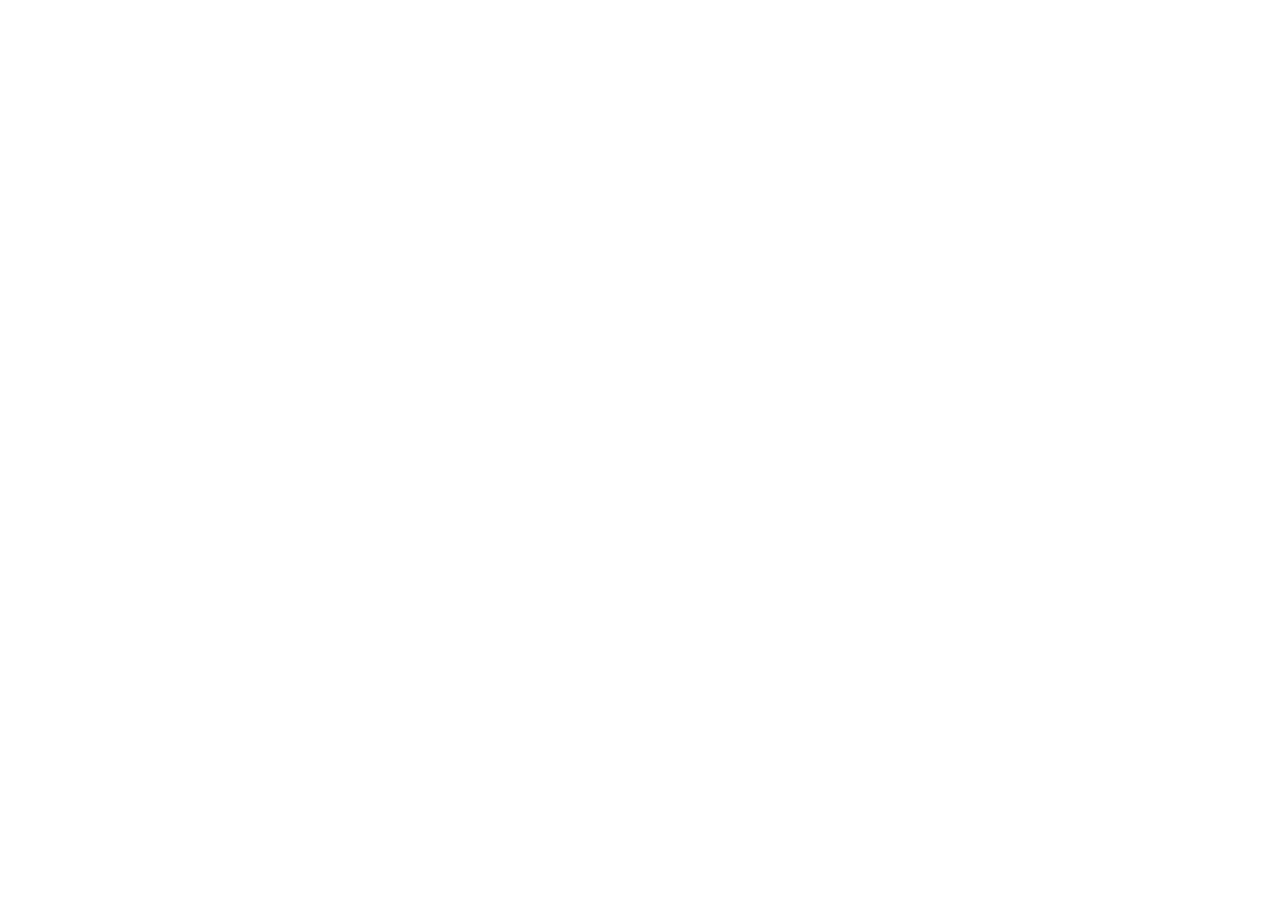
==== frontend/templates/login.html @ 0045a9f3 "update style.css" ====
<!DOCTYPE html>
<html lang="en">
<head>
    <meta charset="UTF-8">
    <meta name="viewport" content="width=device-width, initial-scale=1.0">
    <title>Document</title>
    <link rel="stylesheet" href="/frontend/assets/loginstyle.css">
</head>
<body>
    
</body>
</html>
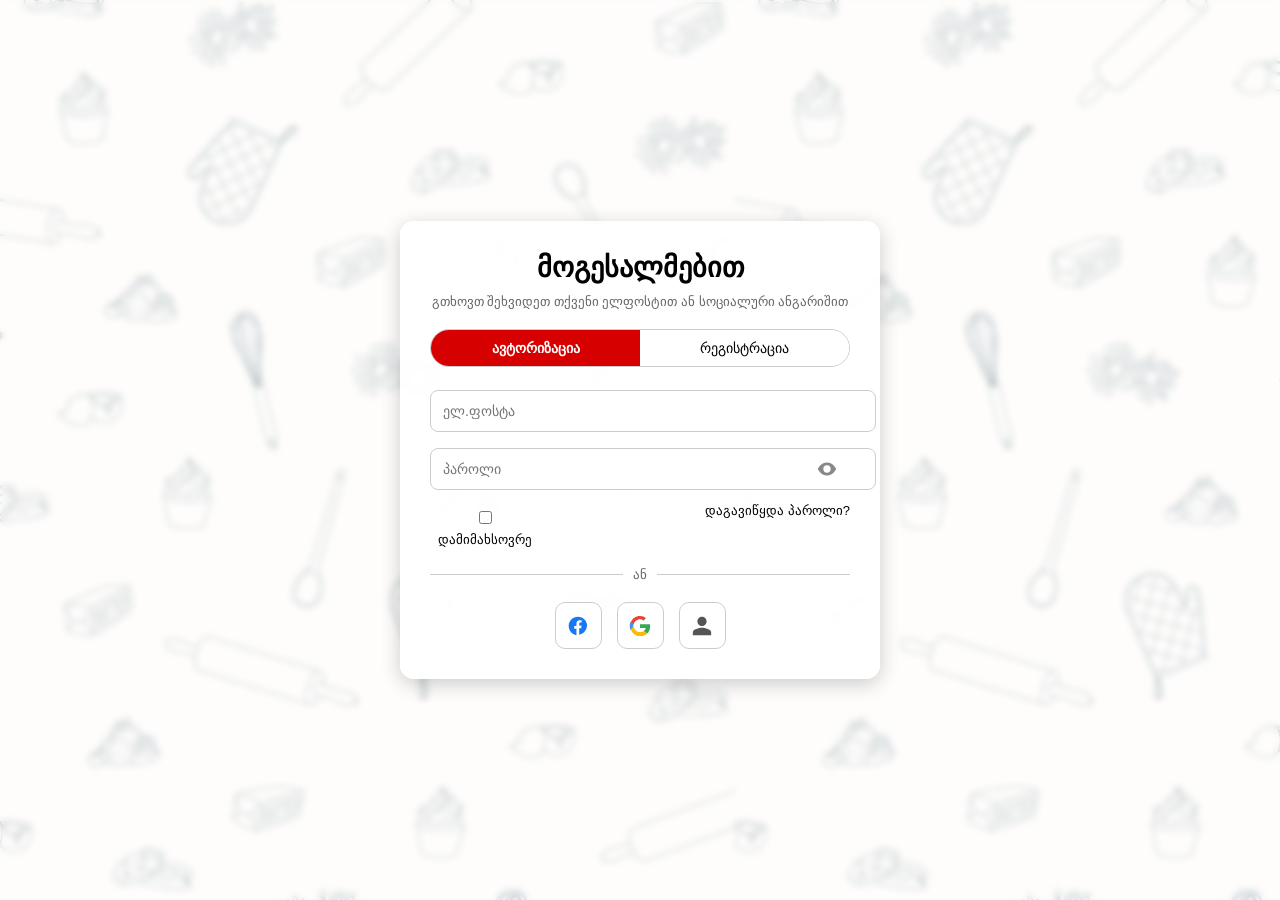
==== commit 781f407b: "implement Recepto homepage and registration interface Implemented the main homepage layout including" ====
--- a/frontend/templates/login.html
+++ b/frontend/templates/login.html
@@ -1,12 +1,71 @@
 <!DOCTYPE html>
-<html lang="en">
+<html lang="ka">
 <head>
     <meta charset="UTF-8">
-    <meta name="viewport" content="width=device-width, initial-scale=1.0">
-    <title>Document</title>
-    <link rel="stylesheet" href="/frontend/assets/loginstyle.css">
+    <title>ავტორიზაცია</title>
+    <link rel="stylesheet" href="../assets/css/login_style.css">
 </head>
 <body>
+
+<div class="container">
+    <h1>მოგესალმებით</h1>
+    <div class="subtitle">
+        გთხოვთ შეხვიდეთ თქვენი ელფოსტით ან სოციალური ანგარიშით
+    </div>
+
+    <div class="tabs">
+    <div class="tab active" id="loginTab">ავტორიზაცია</div>
+    <div class="tab" id="registerTab">რეგისტრაცია</div>
+</div>
+
+<div id="loginForm">
+    <input type="email" placeholder="ელ.ფოსტა">
+
+    <div class="password-field">
+        <input type="password" id="password" placeholder="პაროლი">
+        <span id="togglePassword">
+            <svg id="eyeIcon" width="22" height="22" viewBox="0 0 24 24" fill="#888">
+                <path d="M12 5c-7 0-10 7-10 7s3 7 10 7 10-7 10-7-3-7-10-7zm0 11a4 4 0 1 1 0-8 4 4 0 0 1 0 8z"/>
+            </svg>
+        </span>
+    </div>
+
+    <div class="options">
+        <label><input type="checkbox"> დამიმახსოვრე</label>
+        <span class="forgot">დაგავიწყდა პაროლი?</span>
+    </div>
+
     
+    <div class="divider"><span>ან</span></div>
+
+   <div class="socials">
+    
+    <div class="social">
+        <!-- Facebook -->
+        <svg width="22" height="22" viewBox="0 0 24 24" fill="#1877F2">
+            <path d="M22 12.07C22 6.48 17.52 2 11.93 2S1.86 6.48 1.86 12.07c0 5.02 3.66 9.19 8.44 10.02v-7.1H7.9v-2.92h2.4V9.41c0-2.37 1.41-3.68 3.57-3.68 1.03 0 2.1.18 2.1.18v2.3h-1.18c-1.16 0-1.52.72-1.52 1.46v1.75h2.59l-.41 2.92h-2.18v7.1c4.78-.83 8.44-5 8.44-10.02z"/>
+        </svg>
+    </div>
+
+    <div class="social">
+        <!-- Google -->
+        <svg width="22" height="22" viewBox="0 0 48 48">
+            <path fill="#EA4335" d="M24 9.5c3.54 0 6.02 1.53 7.4 2.82l5.44-5.44C33.6 3.9 29.2 2 24 2 14.64 2 6.7 7.84 3.6 16.22l6.32 4.9C11.6 14.5 17.3 9.5 24 9.5z"/>
+            <path fill="#34A853" d="M46.1 24.5c0-1.64-.14-2.82-.44-4.05H24v7.66h12.44c-.25 2.02-1.6 5.06-4.6 7.1l7.08 5.5C43.9 36.6 46.1 31.1 46.1 24.5z"/>
+            <path fill="#4A90E2" d="M9.9 28.9c-.5-1.5-.78-3.1-.78-4.9s.28-3.4.78-4.9l-6.3-4.9C2.2 17.2 1.5 20.5 1.5 24s.7 6.8 2.1 9.8l6.3-4.9z"/>
+            <path fill="#FBBC05" d="M24 46c6.5 0 12-2.1 16-5.8l-7.1-5.5c-2 1.4-4.7 2.4-8.9 2.4-6.7 0-12.4-5-14.1-11.6l-6.3 4.9C6.7 40.2 14.6 46 24 46z"/>
+        </svg>
+    </div>
+
+    <div class="social">
+        <!-- User -->
+        <svg width="22" height="22" viewBox="0 0 24 24" fill="#555">
+            <path d="M12 12c2.7 0 5-2.3 5-5s-2.3-5-5-5-5 2.3-5 5 2.3 5 5 5zm0 2c-3.3 0-10 1.7-10 5v3h20v-3c0-3.3-6.7-5-10-5z"/>
+        </svg>
+    </div>
+
+</div>
+</div>
+<script src="../assets/javascript/script.js"></script>
 </body>
 </html>
--- a/frontend/assets/css/login_style.css
+++ b/frontend/assets/css/login_style.css
@@ -0,0 +1,178 @@
+body {
+    margin: 0;
+    font-family: Arial, sans-serif;
+
+    background-image: url("../images/bg.png.png");
+    background-repeat: repeat;
+
+    height: 100vh;
+    display: flex;
+    justify-content: center;
+    align-items: center;
+}
+
+/* overlay */
+body::before {
+    content: "";
+    position: fixed;
+    inset: 0;
+    background: rgba(255,255,255,0.6);
+    backdrop-filter: blur(3px);
+    z-index: 0;
+}
+
+/* MAIN BOX */
+.container {
+    position: relative;
+    z-index: 1;
+
+    width: 420px;
+    background: rgba(255,255,255,0.95);
+    border-radius: 14px;
+    padding: 30px;
+    box-shadow: 0 5px 20px rgba(0,0,0,0.2);
+    text-align: center;
+}
+
+/* TITLE */
+h1 {
+    margin: 0;
+    font-size: 28px;
+}
+
+.subtitle {
+    font-size: 13px;
+    color: #666;
+    margin: 10px 0 20px;
+}
+
+/* TABS */
+.tabs {
+    display: flex;
+    border-radius: 25px;
+    overflow: hidden;
+    border: 1px solid #ccc;
+    margin-bottom: 15px;
+}
+
+.tab {
+    flex: 1;
+    padding: 10px;
+    font-size: 14px;
+    cursor: pointer;
+    background: #fff;
+}
+
+.tab.active {
+    background: #d60000;
+    color: #fff;
+    font-weight: bold;
+}
+
+/* INPUTS */
+input {
+    width: 100%;
+    padding: 12px;
+    margin: 8px 0;
+    border-radius: 8px;
+    border: 1px solid #ccc;
+    font-size: 14px;
+    outline: none;
+}
+
+input:focus {
+    border-color: #d60000;
+}
+
+.password-field {
+    position: relative;
+}
+
+.password-field span {
+    position: absolute;
+    right: 12px;
+    top: 50%;
+    transform: translateY(-50%);
+    cursor: pointer;
+    display: flex;
+    align-items: center;
+}
+
+/* OPTIONS */
+.options {
+    display: flex;
+    justify-content: space-between;
+    font-size: 13px;
+    margin-top: 5px;
+}
+
+.forgot {
+    cursor: pointer;
+}
+
+/* BUTTON */
+.btn {
+    width: 100%;
+    padding: 12px;
+    background: #d60000;
+    color: white;
+    border: none;
+    border-radius: 8px;
+    font-size: 16px;
+    cursor: pointer;
+    margin-top: 10px;
+}
+
+.btn:hover {
+    background: #b80000;
+}
+
+/* DIVIDER */
+.divider {
+    display: flex;
+    align-items: center;
+    margin: 20px 0;
+}
+
+.divider::before,
+.divider::after {
+    content: "";
+    flex: 1;
+    height: 1px;
+    background: #ccc;
+}
+
+.divider span {
+    margin: 0 10px;
+    font-size: 13px;
+    color: #666;
+}
+
+/* SOCIAL */
+.socials {
+    display: flex;
+    justify-content: center;
+    gap: 15px;
+}
+
+.social {
+    width: 45px;
+    height: 45px;
+    border-radius: 10px;
+    border: 1px solid #ccc;
+    background: #fff;
+    display: flex;
+    align-items: center;
+    justify-content: center;
+    cursor: pointer;
+    transition: 0.2s;
+}
+
+.social:hover {
+    transform: scale(1.1);
+    box-shadow: 0 3px 10px rgba(0,0,0,0.2);
+}
+#loginForm,
+#registerForm{
+    margin-top: 15px;
+}
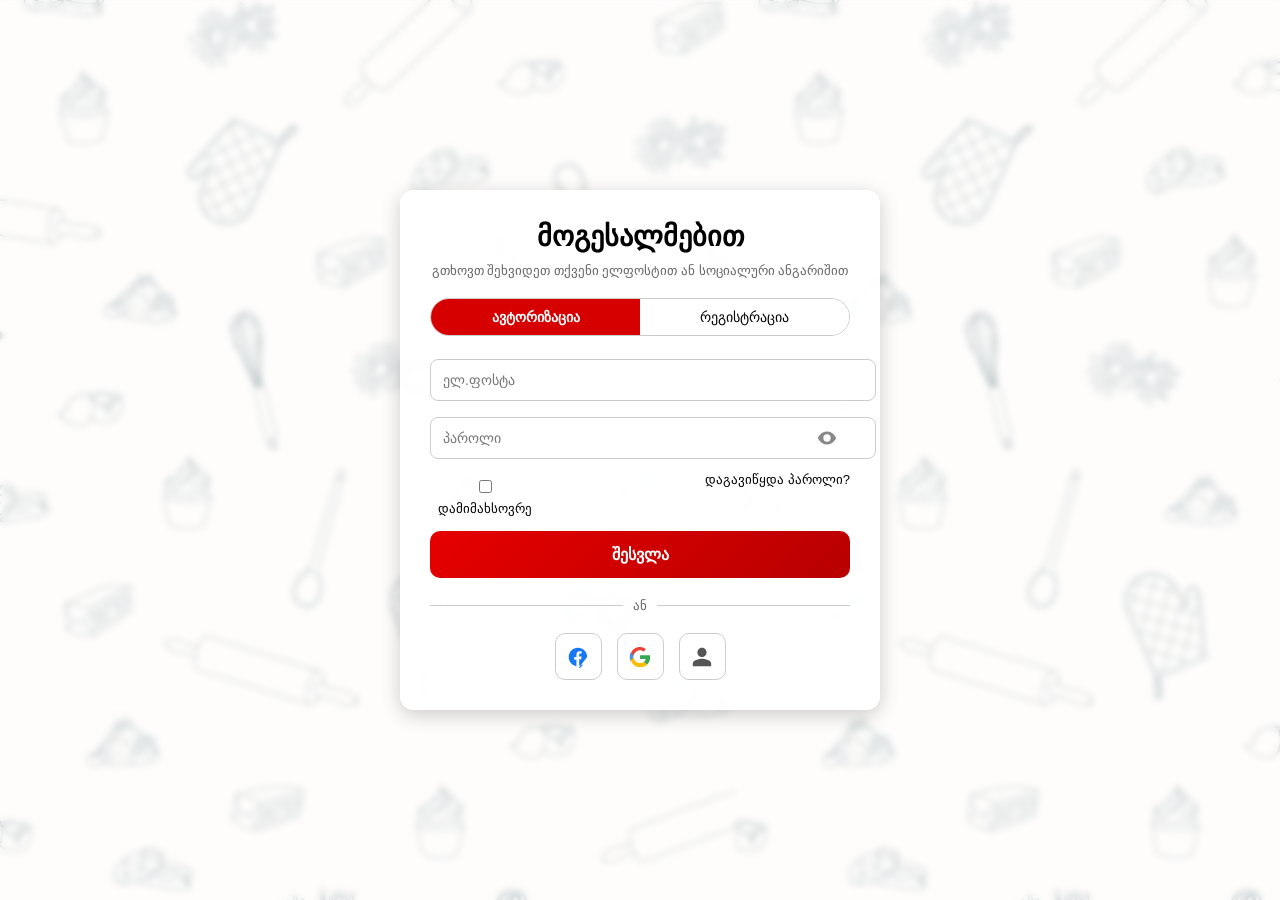
==== commit c9c60d9b: "fix: implement review changes (forms, responsiveness, styles, navigation) - wrapped inputs in forms " ====
--- a/frontend/templates/login.html
+++ b/frontend/templates/login.html
@@ -2,70 +2,100 @@
 <html lang="ka">
 <head>
     <meta charset="UTF-8">
+    <meta name="viewport" content="width=device-width, initial-scale=1.0">
+    <meta name="description" content="ავტორიზაცია Recepto-ზე">
     <title>ავტორიზაცია</title>
+
     <link rel="stylesheet" href="../assets/css/login_style.css">
 </head>
 <body>
 
 <div class="container">
     <h1>მოგესალმებით</h1>
+
     <div class="subtitle">
         გთხოვთ შეხვიდეთ თქვენი ელფოსტით ან სოციალური ანგარიშით
     </div>
 
     <div class="tabs">
-    <div class="tab active" id="loginTab">ავტორიზაცია</div>
-    <div class="tab" id="registerTab">რეგისტრაცია</div>
-</div>
-
-<div id="loginForm">
-    <input type="email" placeholder="ელ.ფოსტა">
-
-    <div class="password-field">
-        <input type="password" id="password" placeholder="პაროლი">
-        <span id="togglePassword">
-            <svg id="eyeIcon" width="22" height="22" viewBox="0 0 24 24" fill="#888">
-                <path d="M12 5c-7 0-10 7-10 7s3 7 10 7 10-7 10-7-3-7-10-7zm0 11a4 4 0 1 1 0-8 4 4 0 0 1 0 8z"/>
-            </svg>
-        </span>
+        <div class="tab active" id="loginTab">ავტორიზაცია</div>
+        <div class="tab" id="registerTab">რეგისტრაცია</div>
     </div>
 
-    <div class="options">
-        <label><input type="checkbox"> დამიმახსოვრე</label>
-        <span class="forgot">დაგავიწყდა პაროლი?</span>
-    </div>
+    <!-- ✅ FORM დამატებულია -->
+    <form id="loginForm">
 
-    
+        <input 
+            type="email" 
+            name="email" 
+            placeholder="ელ.ფოსტა" 
+            required
+        >
+
+        <div class="password-field">
+            <input 
+                type="password" 
+                id="password" 
+                name="password"
+                placeholder="პაროლი" 
+                required
+            >
+
+            <span id="togglePassword">
+                <svg id="eyeIcon" width="22" height="22" viewBox="0 0 24 24" fill="#888">
+                    <path d="M12 5c-7 0-10 7-10 7s3 7 10 7 10-7 10-7-3-7-10-7zm0 11a4 4 0 1 1 0-8 4 4 0 0 1 0 8z"/>
+                </svg>
+            </span>
+        </div>
+
+        <div class="options">
+            <label>
+                <input type="checkbox" name="remember">
+                დამიმახსოვრე
+            </label>
+
+            <span class="forgot">დაგავიწყდა პაროლი?</span>
+        </div>
+
+        <!-- ✅ ღილაკი დაემატა -->
+        <button type="submit" class="btn">
+            შესვლა
+        </button>
+
+    </form>
+
     <div class="divider"><span>ან</span></div>
 
-   <div class="socials">
-    
-    <div class="social">
-        <!-- Facebook -->
-        <svg width="22" height="22" viewBox="0 0 24 24" fill="#1877F2">
-            <path d="M22 12.07C22 6.48 17.52 2 11.93 2S1.86 6.48 1.86 12.07c0 5.02 3.66 9.19 8.44 10.02v-7.1H7.9v-2.92h2.4V9.41c0-2.37 1.41-3.68 3.57-3.68 1.03 0 2.1.18 2.1.18v2.3h-1.18c-1.16 0-1.52.72-1.52 1.46v1.75h2.59l-.41 2.92h-2.18v7.1c4.78-.83 8.44-5 8.44-10.02z"/>
-        </svg>
-    </div>
+    <div class="socials">
 
-    <div class="social">
-        <!-- Google -->
-        <svg width="22" height="22" viewBox="0 0 48 48">
-            <path fill="#EA4335" d="M24 9.5c3.54 0 6.02 1.53 7.4 2.82l5.44-5.44C33.6 3.9 29.2 2 24 2 14.64 2 6.7 7.84 3.6 16.22l6.32 4.9C11.6 14.5 17.3 9.5 24 9.5z"/>
-            <path fill="#34A853" d="M46.1 24.5c0-1.64-.14-2.82-.44-4.05H24v7.66h12.44c-.25 2.02-1.6 5.06-4.6 7.1l7.08 5.5C43.9 36.6 46.1 31.1 46.1 24.5z"/>
-            <path fill="#4A90E2" d="M9.9 28.9c-.5-1.5-.78-3.1-.78-4.9s.28-3.4.78-4.9l-6.3-4.9C2.2 17.2 1.5 20.5 1.5 24s.7 6.8 2.1 9.8l6.3-4.9z"/>
-            <path fill="#FBBC05" d="M24 46c6.5 0 12-2.1 16-5.8l-7.1-5.5c-2 1.4-4.7 2.4-8.9 2.4-6.7 0-12.4-5-14.1-11.6l-6.3 4.9C6.7 40.2 14.6 46 24 46z"/>
-        </svg>
-    </div>
+        <div class="social">
+            <!-- Facebook -->
+            <svg width="22" height="22" viewBox="0 0 24 24" fill="#1877F2">
+                <path d="M22 12.07C22 6.48 17.52 2 11.93 2S1.86 6.48 1.86 12.07c0 5.02 3.66 9.19 8.44 10.02v-7.1H7.9v-2.92h2.4V9.41c0-2.37 1.41-3.68 3.57-3.68 1.03 0 2.1.18 2.1.18v2.3h-1.18c-1.16 0-1.52.72-1.52 1.46v1.75h2.59l-.41 2.92h-2.18v7.1c4.78-.83 8.44-5-5 8.44-10.02z"/>
+            </svg>
+        </div>
 
-    <div class="social">
-        <!-- User -->
-        <svg width="22" height="22" viewBox="0 0 24 24" fill="#555">
-            <path d="M12 12c2.7 0 5-2.3 5-5s-2.3-5-5-5-5 2.3-5 5 2.3 5 5 5zm0 2c-3.3 0-10 1.7-10 5v3h20v-3c0-3.3-6.7-5-10-5z"/>
-        </svg>
+        <div class="social">
+            <!-- Google -->
+            <svg width="22" height="22" viewBox="0 0 48 48">
+                <path fill="#EA4335" d="M24 9.5c3.54 0 6.02 1.53 7.4 2.82l5.44-5.44C33.6 3.9 29.2 2 24 2 14.64 2 6.7 7.84 3.6 16.22l6.32 4.9C11.6 14.5 17.3 9.5 24 9.5z"/>
+                <path fill="#34A853" d="M46.1 24.5c0-1.64-.14-2.82-.44-4.05H24v7.66h12.44c-.25 2.02-1.6 5.06-4.6 7.1l7.08 5.5C43.9 36.6 46.1 31.1 46.1 24.5z"/>
+                <path fill="#4A90E2" d="M9.9 28.9c-.5-1.5-.78-3.1-.78-4.9s.28-3.4.78-4.9l-6.3-4.9C2.2 17.2 1.5 20.5 1.5 24s.7 6.8 2.1 9.8l6.3-4.9z"/>
+                <path fill="#FBBC05" d="M24 46c6.5 0 12-2.1 16-5.8l-7.1-5.5c-2 1.4-4.7 2.4-8.9 2.4-6.7 0-12.4-5-14.1-11.6l-6.3 4.9C6.7 40.2 14.6 46 24 46z"/>
+            </svg>
+        </div>
+
+        <div class="social">
+            <!-- User -->
+            <svg width="22" height="22" viewBox="0 0 24 24" fill="#555">
+                <path d="M12 12c2.7 0 5-2.3 5-5s-2.3-5-5-5-5 2.3-5 5 2.3 5 5 5zm0 2c-3.3 0-10 1.7-10 5v3h20v-3c0-3.3-6.7-5-10-5z"/>
+            </svg>
+        </div>
+
     </div>
 
 </div>
-</div>
+
 <script src="../assets/javascript/script.js"></script>
 </body>
 </html>
--- a/frontend/assets/css/login_style.css
+++ b/frontend/assets/css/login_style.css
@@ -113,14 +113,30 @@
 /* BUTTON */
 .btn {
     width: 100%;
-    padding: 12px;
-    background: #d60000;
-    color: white;
+    padding: 14px;
+    background: linear-gradient(135deg, #e60000, #b80000);
+    color: #fff;
     border: none;
-    border-radius: 8px;
+    border-radius: 10px;
     font-size: 16px;
+    font-weight: 600;
     cursor: pointer;
-    margin-top: 10px;
+    margin-top: 15px;
+
+    transition: all 0.3s ease;
+}
+
+/* hover ეფექტი */
+.btn:hover {
+    background: linear-gradient(135deg, #ff1a1a, #cc0000);
+    transform: translateY(-2px);
+    box-shadow: 0 6px 15px rgba(214, 0, 0, 0.4);
+}
+
+/* click (active) */
+.btn:active {
+    transform: scale(0.98);
+    box-shadow: 0 2px 8px rgba(214, 0, 0, 0.3);
 }
 
 .btn:hover {
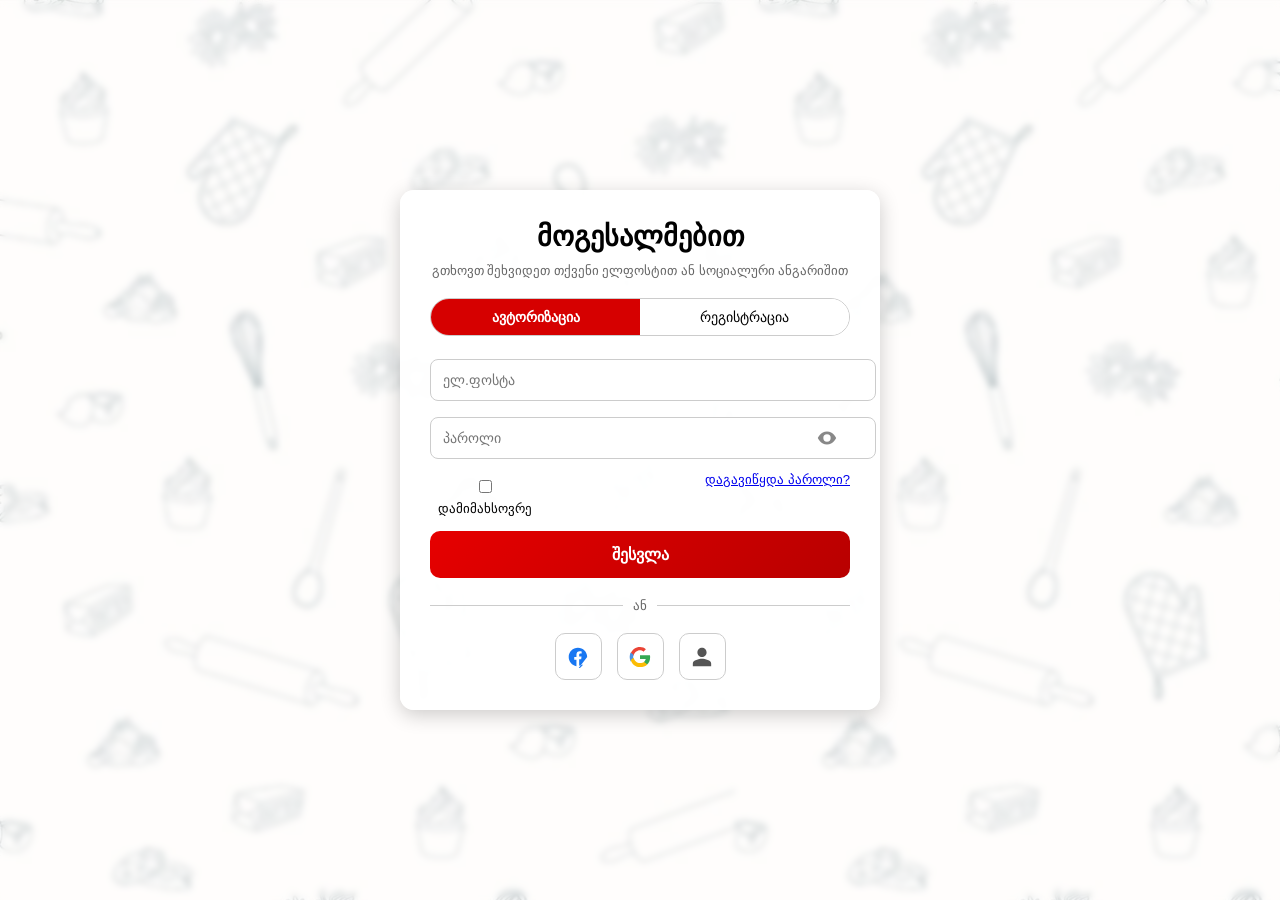
==== commit 04cc32cc: "add password recovery page layout - created forgot password page UI - added responsive white contain" ====
--- a/frontend/templates/login.html
+++ b/frontend/templates/login.html
@@ -54,8 +54,7 @@
                 დამიმახსოვრე
             </label>
 
-            <span class="forgot">დაგავიწყდა პაროლი?</span>
-        </div>
+            <a href="forgot.html" class="forgot">დაგავიწყდა პაროლი?</a> </div>
 
         <!-- ✅ ღილაკი დაემატა -->
         <button type="submit" class="btn">
--- a/frontend/assets/css/login_style.css
+++ b/frontend/assets/css/login_style.css
@@ -191,4 +191,4 @@
 #loginForm,
 #registerForm{
     margin-top: 15px;
-}+}
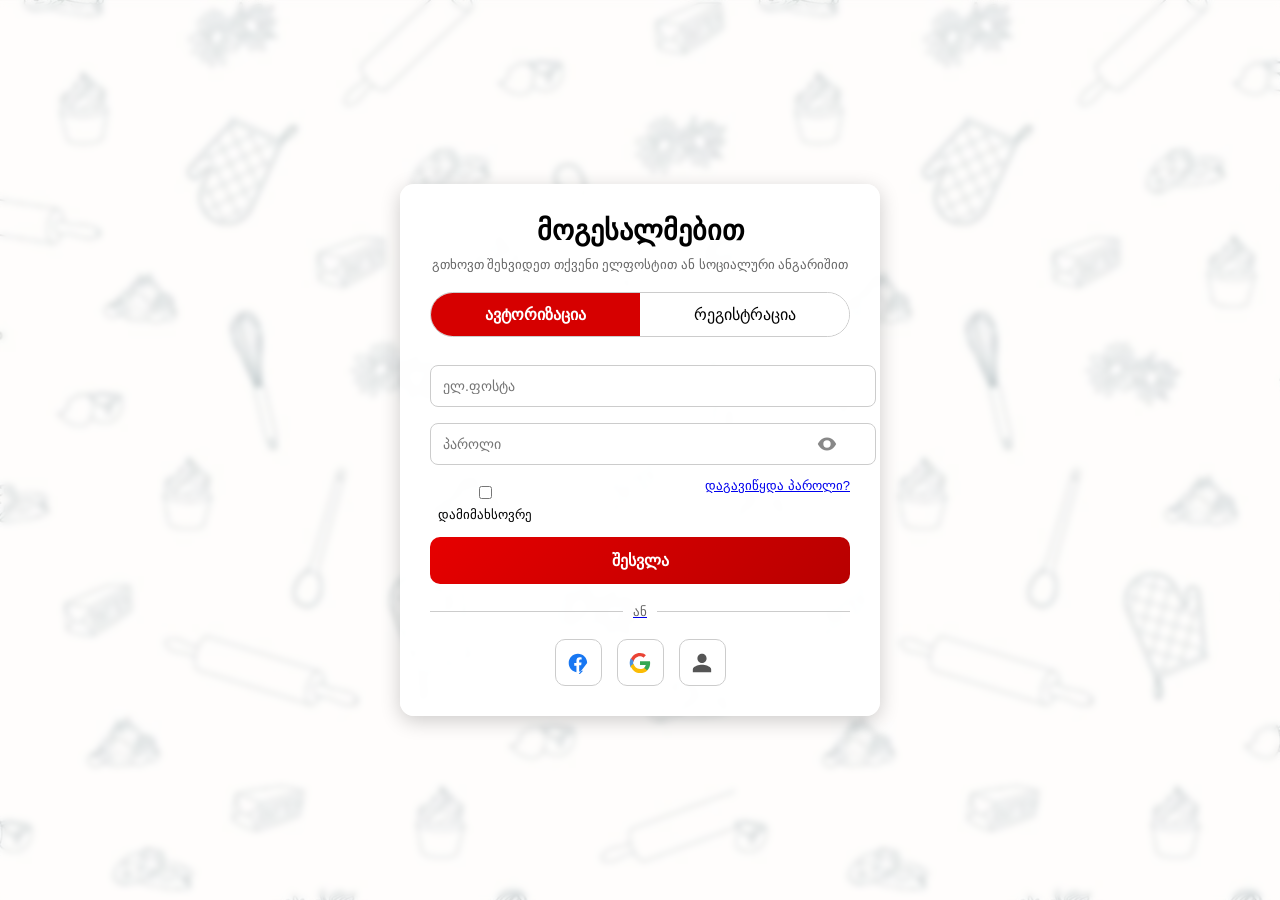
==== commit 2eaad9f1: "WIP: login/register UI added, registration tab still has issues" ====
--- a/frontend/templates/login.html
+++ b/frontend/templates/login.html
@@ -54,7 +54,8 @@
                 დამიმახსოვრე
             </label>
 
-            <a href="forgot.html" class="forgot">დაგავიწყდა პაროლი?</a> </div>
+            <a href="../templates/forgot.html" class="forgot">დაგავიწყდა პაროლი?</span>
+        </div>
 
         <!-- ✅ ღილაკი დაემატა -->
         <button type="submit" class="btn">
@@ -62,7 +63,23 @@
         </button>
 
     </form>
+<form id="registerForm" style="display:none;">
 
+    <input type="text" placeholder="სახელი" required>
+
+    <input type="text" placeholder="გვარი" required>
+
+    <input type="email" placeholder="ელ.ფოსტა" required>
+
+    <input type="password" placeholder="პაროლი" required>
+
+    <input type="password" placeholder="გაიმეორეთ პაროლი" required>
+
+    <button type="submit" class="btn">
+        რეგისტრაცია
+    </button>
+
+</form> 
     <div class="divider"><span>ან</span></div>
 
     <div class="socials">
--- a/frontend/assets/css/login_style.css
+++ b/frontend/assets/css/login_style.css
@@ -46,27 +46,26 @@
     margin: 10px 0 20px;
 }
 
-/* TABS */
-.tabs {
-    display: flex;
-    border-radius: 25px;
-    overflow: hidden;
-    border: 1px solid #ccc;
-    margin-bottom: 15px;
+.tabs{
+    display:flex;
+    border-radius:25px;
+    overflow:hidden;
+    border:1px solid #ccc;
+    margin-bottom:20px;
 }
 
-.tab {
-    flex: 1;
-    padding: 10px;
-    font-size: 14px;
-    cursor: pointer;
-    background: #fff;
+.tab{
+    flex:1;
+    padding:12px;
+    text-align:center;
+    cursor:pointer;
+    background:white;
 }
 
-.tab.active {
-    background: #d60000;
-    color: #fff;
-    font-weight: bold;
+.tab.active{
+    background:#d60000;
+    color:white;
+    font-weight:bold;
 }
 
 /* INPUTS */
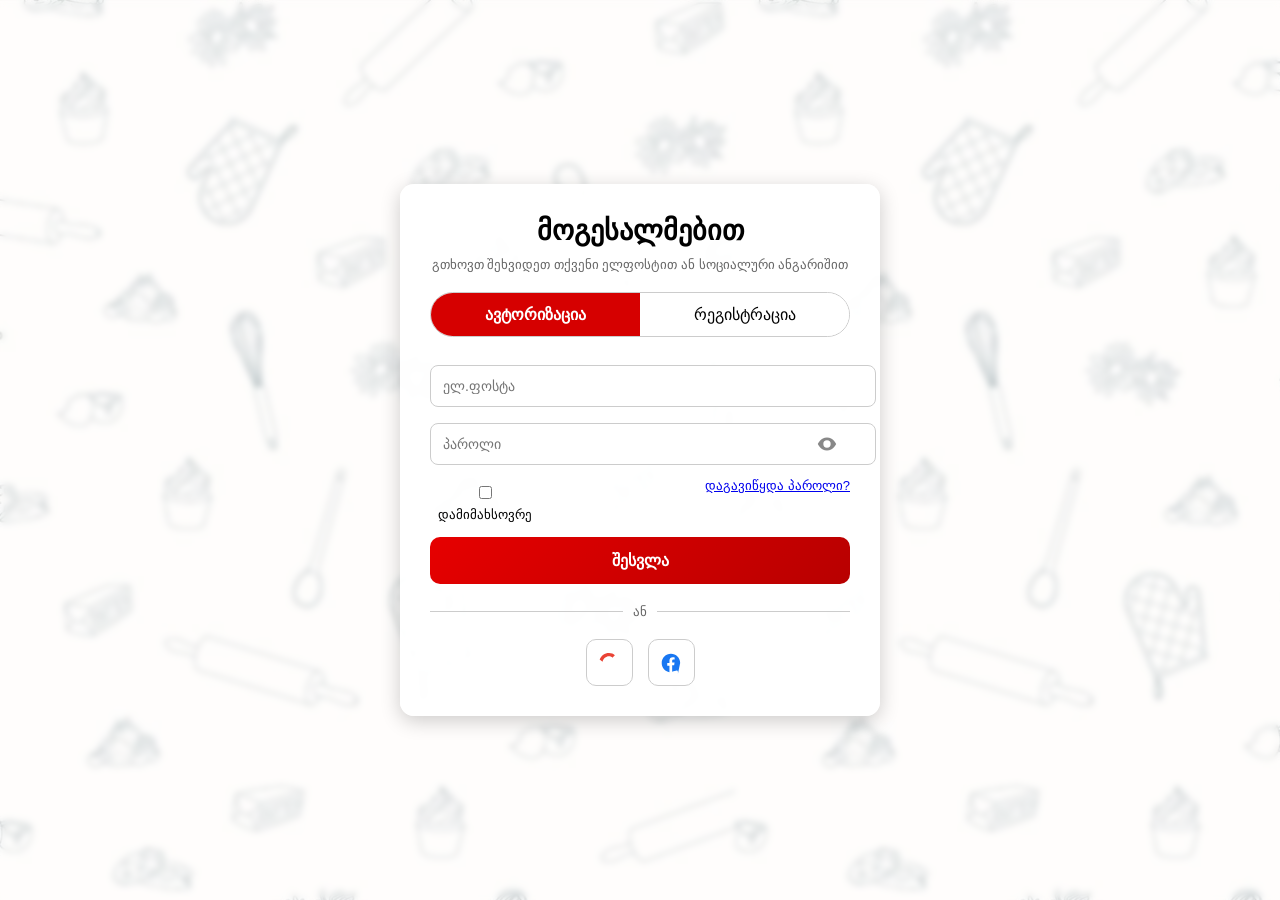
==== commit 29a9c6af: "Add callback.html file and implement JavaScript logic" ====
--- a/frontend/templates/login.html
+++ b/frontend/templates/login.html
@@ -22,24 +22,12 @@
         <div class="tab" id="registerTab">რეგისტრაცია</div>
     </div>
 
-    <!-- ✅ FORM დამატებულია -->
+    <!-- LOGIN -->
     <form id="loginForm">
-
-        <input 
-            type="email" 
-            name="email" 
-            placeholder="ელ.ფოსტა" 
-            required
-        >
+        <input type="email" name="email" placeholder="ელ.ფოსტა" required>
 
         <div class="password-field">
-            <input 
-                type="password" 
-                id="password" 
-                name="password"
-                placeholder="პაროლი" 
-                required
-            >
+            <input type="password" id="password" name="password" placeholder="პაროლი" required>
 
             <span id="togglePassword">
                 <svg id="eyeIcon" width="22" height="22" viewBox="0 0 24 24" fill="#888">
@@ -54,60 +42,39 @@
                 დამიმახსოვრე
             </label>
 
-            <a href="../templates/forgot.html" class="forgot">დაგავიწყდა პაროლი?</span>
+            <a href="../templates/forgot.html" class="forgot">დაგავიწყდა პაროლი?</a>
         </div>
 
-        <!-- ✅ ღილაკი დაემატა -->
-        <button type="submit" class="btn">
-            შესვლა
-        </button>
+        <button type="submit" class="btn">შესვლა</button>
+    </form>
 
+    <!-- REGISTER -->
+    <form id="registerForm" style="display:none;">
+        <input type="text" placeholder="სახელი" required>
+        <input type="text" placeholder="გვარი" required>
+        <input type="email" placeholder="ელ.ფოსტა" required>
+        <input type="password" placeholder="პაროლი" required>
+        <input type="password" placeholder="გაიმეორეთ პაროლი" required>
+
+        <button type="submit" class="btn">რეგისტრაცია</button>
     </form>
-<form id="registerForm" style="display:none;">
 
-    <input type="text" placeholder="სახელი" required>
-
-    <input type="text" placeholder="გვარი" required>
-
-    <input type="email" placeholder="ელ.ფოსტა" required>
-
-    <input type="password" placeholder="პაროლი" required>
-
-    <input type="password" placeholder="გაიმეორეთ პაროლი" required>
-
-    <button type="submit" class="btn">
-        რეგისტრაცია
-    </button>
-
-</form> 
     <div class="divider"><span>ან</span></div>
 
     <div class="socials">
-
-        <div class="social">
-            <!-- Facebook -->
-            <svg width="22" height="22" viewBox="0 0 24 24" fill="#1877F2">
-                <path d="M22 12.07C22 6.48 17.52 2 11.93 2S1.86 6.48 1.86 12.07c0 5.02 3.66 9.19 8.44 10.02v-7.1H7.9v-2.92h2.4V9.41c0-2.37 1.41-3.68 3.57-3.68 1.03 0 2.1.18 2.1.18v2.3h-1.18c-1.16 0-1.52.72-1.52 1.46v1.75h2.59l-.41 2.92h-2.18v7.1c4.78-.83 8.44-5-5 8.44-10.02z"/>
+        <!-- GOOGLE LOGIN -->
+        <div class="social" id="googleLoginBtn">
+            <svg width="22" height="22" viewBox="0 0 48 48">
+                <path fill="#EA4335" d="M24 9.5c3.54 0 6.02 1.53 7.4 2.82l5.44-5.44C33.6 3.9 29.2 2 24 2 14.64 2 6.7 7.84 3.6 16.22l6.32 4.9C11.6 14.5 17.3 9.5 24 9.5z"/>
             </svg>
         </div>
 
+        <!-- Facebook -->
         <div class="social">
-            <!-- Google -->
-            <svg width="22" height="22" viewBox="0 0 48 48">
-                <path fill="#EA4335" d="M24 9.5c3.54 0 6.02 1.53 7.4 2.82l5.44-5.44C33.6 3.9 29.2 2 24 2 14.64 2 6.7 7.84 3.6 16.22l6.32 4.9C11.6 14.5 17.3 9.5 24 9.5z"/>
-                <path fill="#34A853" d="M46.1 24.5c0-1.64-.14-2.82-.44-4.05H24v7.66h12.44c-.25 2.02-1.6 5.06-4.6 7.1l7.08 5.5C43.9 36.6 46.1 31.1 46.1 24.5z"/>
-                <path fill="#4A90E2" d="M9.9 28.9c-.5-1.5-.78-3.1-.78-4.9s.28-3.4.78-4.9l-6.3-4.9C2.2 17.2 1.5 20.5 1.5 24s.7 6.8 2.1 9.8l6.3-4.9z"/>
-                <path fill="#FBBC05" d="M24 46c6.5 0 12-2.1 16-5.8l-7.1-5.5c-2 1.4-4.7 2.4-8.9 2.4-6.7 0-12.4-5-14.1-11.6l-6.3 4.9C6.7 40.2 14.6 46 24 46z"/>
+            <svg width="22" height="22" viewBox="0 0 24 24" fill="#1877F2">
+                <path d="M22 12.07C22 6.48 17.52 2 11.93 2S1.86 6.48 1.86 12.07c0 5.02 3.66 9.19 8.44 10.02v-7.1H7.9v-2.92h2.4V9.41c0-2.37 1.41-3.68 3.57-3.68 1.03 0 2.1.18 2.1.18v2.3h-1.18c-1.16 0-1.52.72-1.52 1.46v1.75h2.59l-.41 2.92h-2.18v7.1c4.78-.83 8.44-5 5 8.44-10.02z"/>
             </svg>
         </div>
-
-        <div class="social">
-            <!-- User -->
-            <svg width="22" height="22" viewBox="0 0 24 24" fill="#555">
-                <path d="M12 12c2.7 0 5-2.3 5-5s-2.3-5-5-5-5 2.3-5 5 2.3 5 5 5zm0 2c-3.3 0-10 1.7-10 5v3h20v-3c0-3.3-6.7-5-10-5z"/>
-            </svg>
-        </div>
-
     </div>
 
 </div>
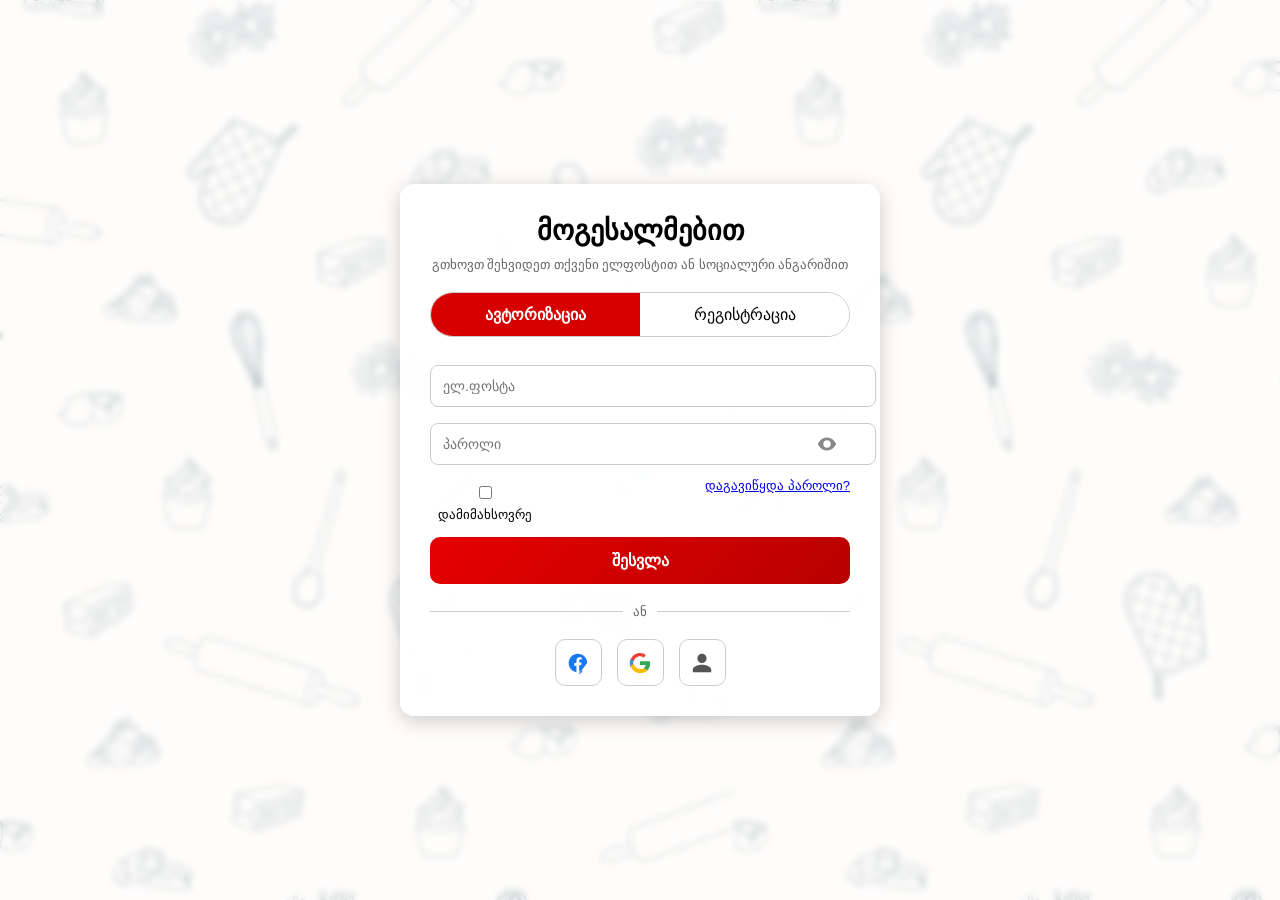
==== commit 4dfa2d82: "implement OAuth 2.0 for client-side web applications" ====
--- a/frontend/templates/login.html
+++ b/frontend/templates/login.html
@@ -22,12 +22,24 @@
         <div class="tab" id="registerTab">რეგისტრაცია</div>
     </div>
 
-    <!-- LOGIN -->
+    <!-- ✅ FORM დამატებულია -->
     <form id="loginForm">
-        <input type="email" name="email" placeholder="ელ.ფოსტა" required>
+
+        <input 
+            type="email" 
+            name="email" 
+            placeholder="ელ.ფოსტა" 
+            required
+        >
 
         <div class="password-field">
-            <input type="password" id="password" name="password" placeholder="პაროლი" required>
+            <input 
+                type="password" 
+                id="password" 
+                name="password"
+                placeholder="პაროლი" 
+                required
+            >
 
             <span id="togglePassword">
                 <svg id="eyeIcon" width="22" height="22" viewBox="0 0 24 24" fill="#888">
@@ -45,40 +57,61 @@
             <a href="../templates/forgot.html" class="forgot">დაგავიწყდა პაროლი?</a>
         </div>
 
-        <button type="submit" class="btn">შესვლა</button>
+        <!-- ✅ ღილაკი დაემატა -->
+        <button type="submit" class="btn">
+            შესვლა
+        </button>
+
     </form>
+<form id="registerForm" style="display:none;">
 
-    <!-- REGISTER -->
-    <form id="registerForm" style="display:none;">
-        <input type="text" placeholder="სახელი" required>
-        <input type="text" placeholder="გვარი" required>
-        <input type="email" placeholder="ელ.ფოსტა" required>
-        <input type="password" placeholder="პაროლი" required>
-        <input type="password" placeholder="გაიმეორეთ პაროლი" required>
+    <input type="text" placeholder="სახელი" required>
 
-        <button type="submit" class="btn">რეგისტრაცია</button>
-    </form>
+    <input type="text" placeholder="გვარი" required>
 
+    <input type="email" placeholder="ელ.ფოსტა" required>
+
+    <input type="password" placeholder="პაროლი" required>
+
+    <input type="password" placeholder="გაიმეორეთ პაროლი" required>
+
+    <button type="submit" class="btn">
+        რეგისტრაცია
+    </button>
+
+</form> 
     <div class="divider"><span>ან</span></div>
 
     <div class="socials">
-        <!-- GOOGLE LOGIN -->
-        <div class="social" id="googleLoginBtn">
-            <svg width="22" height="22" viewBox="0 0 48 48">
-                <path fill="#EA4335" d="M24 9.5c3.54 0 6.02 1.53 7.4 2.82l5.44-5.44C33.6 3.9 29.2 2 24 2 14.64 2 6.7 7.84 3.6 16.22l6.32 4.9C11.6 14.5 17.3 9.5 24 9.5z"/>
+
+        <div class="social">
+            <!-- Facebook -->
+            <svg width="22" height="22" viewBox="0 0 24 24" fill="#1877F2">
+                <path d="M22 12.07C22 6.48 17.52 2 11.93 2S1.86 6.48 1.86 12.07c0 5.02 3.66 9.19 8.44 10.02v-7.1H7.9v-2.92h2.4V9.41c0-2.37 1.41-3.68 3.57-3.68 1.03 0 2.1.18 2.1.18v2.3h-1.18c-1.16 0-1.52.72-1.52 1.46v1.75h2.59l-.41 2.92h-2.18v7.1c4.78-.83 8.44-5-5 8.44-10.02z"/>
             </svg>
         </div>
 
-        <!-- Facebook -->
-        <div class="social">
-            <svg width="22" height="22" viewBox="0 0 24 24" fill="#1877F2">
-                <path d="M22 12.07C22 6.48 17.52 2 11.93 2S1.86 6.48 1.86 12.07c0 5.02 3.66 9.19 8.44 10.02v-7.1H7.9v-2.92h2.4V9.41c0-2.37 1.41-3.68 3.57-3.68 1.03 0 2.1.18 2.1.18v2.3h-1.18c-1.16 0-1.52.72-1.52 1.46v1.75h2.59l-.41 2.92h-2.18v7.1c4.78-.83 8.44-5 5 8.44-10.02z"/>
+        <div class="social" id="googleLogin">
+            <!-- Google -->
+            <svg width="22" height="22" viewBox="0 0 48 48">
+                <path fill="#EA4335" d="M24 9.5c3.54 0 6.02 1.53 7.4 2.82l5.44-5.44C33.6 3.9 29.2 2 24 2 14.64 2 6.7 7.84 3.6 16.22l6.32 4.9C11.6 14.5 17.3 9.5 24 9.5z"/>
+                <path fill="#34A853" d="M46.1 24.5c0-1.64-.14-2.82-.44-4.05H24v7.66h12.44c-.25 2.02-1.6 5.06-4.6 7.1l7.08 5.5C43.9 36.6 46.1 31.1 46.1 24.5z"/>
+                <path fill="#4A90E2" d="M9.9 28.9c-.5-1.5-.78-3.1-.78-4.9s.28-3.4.78-4.9l-6.3-4.9C2.2 17.2 1.5 20.5 1.5 24s.7 6.8 2.1 9.8l6.3-4.9z"/>
+                <path fill="#FBBC05" d="M24 46c6.5 0 12-2.1 16-5.8l-7.1-5.5c-2 1.4-4.7 2.4-8.9 2.4-6.7 0-12.4-5-14.1-11.6l-6.3 4.9C6.7 40.2 14.6 46 24 46z"/>
             </svg>
         </div>
+
+        <div class="social">
+            <!-- User -->
+            <svg width="22" height="22" viewBox="0 0 24 24" fill="#555">
+                <path d="M12 12c2.7 0 5-2.3 5-5s-2.3-5-5-5-5 2.3-5 5 2.3 5 5 5zm0 2c-3.3 0-10 1.7-10 5v3h20v-3c0-3.3-6.7-5-10-5z"/>
+            </svg>
+        </div>
+
     </div>
 
 </div>
 
-<script src="../assets/javascript/script.js"></script>
+<script type="module" src="../assets/javascript/script.js"></script>
 </body>
 </html>
